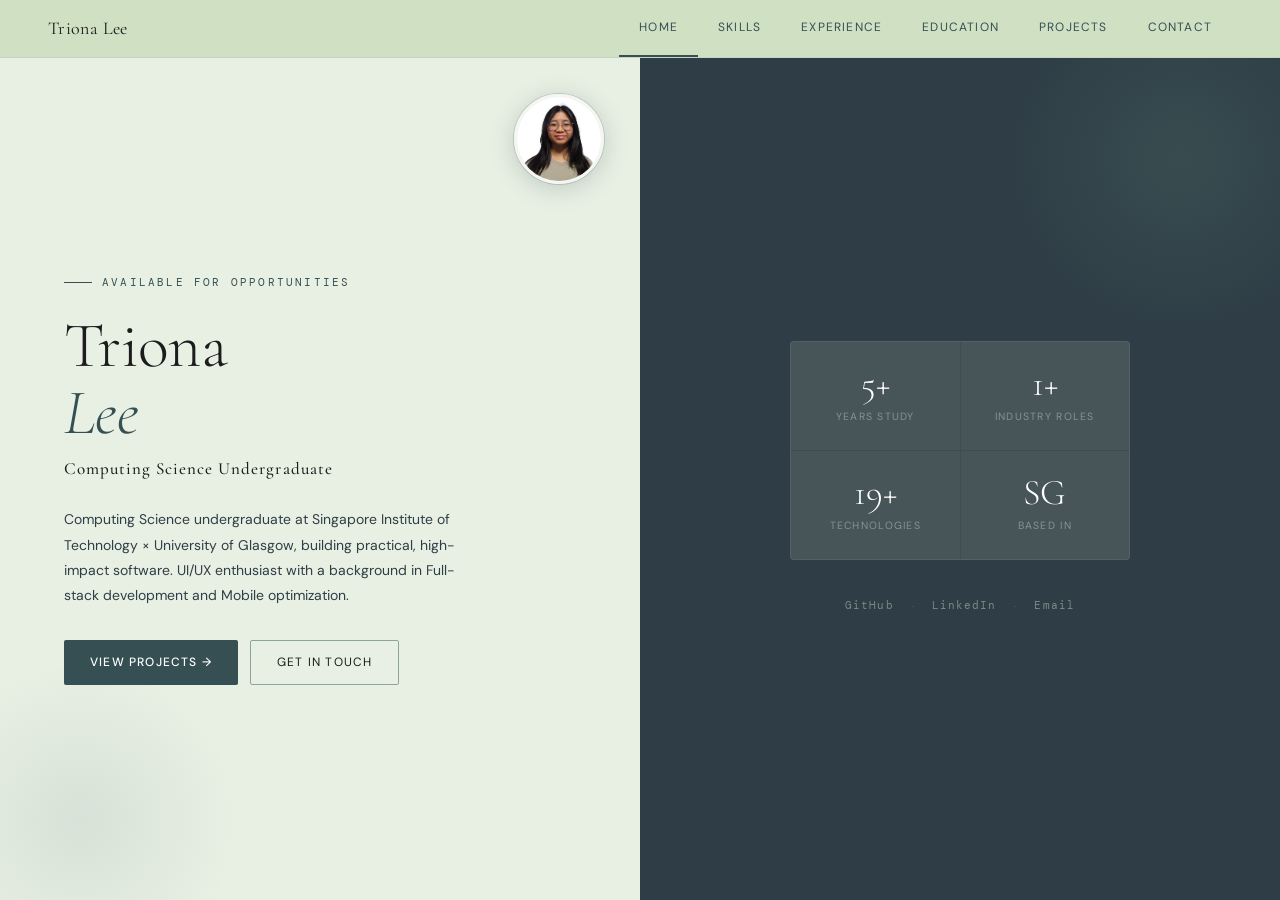
==== index.html @ 67d2eb6a "Created website with all my portfolio details" ====
<!DOCTYPE html>
<html lang="en">
<head>
<meta charset="UTF-8">
<meta name="viewport" content="width=device-width, initial-scale=1.0">
<title>Triona Lee</title>
<link rel="preconnect" href="https://fonts.googleapis.com">
<link href="https://fonts.googleapis.com/css2?family=Cormorant+Garamond:ital,wght@0,300;0,400;0,600;1,300;1,400&family=DM+Sans:wght@300;400;500&family=DM+Mono:wght@400&display=swap" rel="stylesheet">
<link rel="stylesheet" href="assets/css/base.css">
<link rel="stylesheet" href="assets/css/home.css">
</head>
<body>
<nav>
  <a class="nav-logo" href="index.html">Triona Lee</a>
  <ul class="nav-tabs">
    <li><a class="active" href="index.html">Home</a></li>
    <li><a href="skills.html">Skills</a></li>
    <li><a href="experience.html">Experience</a></li>
    <li><a href="education.html">Education</a></li>
    <li><a href="projects.html">Projects</a></li>
    <li><a href="contact.html">Contact</a></li>
  </ul>
</nav>

<main class="page page-standalone" id="page-home">
  <div class="hero-left">
    <div class="hero-photo-wrap">
      <img src="assets/images/profile.jpg" alt="">
    </div>
    <div class="hero-eyebrow"></div>
    <h1 class="hero-name"></h1>
    <p class="hero-title"></p>
    <p class="hero-bio"></p>
    <div class="hero-cta">
      <a class="btn-primary" href="projects.html">View Projects &rarr;</a>
      <a class="btn-outline" href="contact.html">Get in Touch</a>
    </div>
  </div>
  <div class="hero-right">
    <div class="hero-stat-grid"></div>
    <div class="hero-links"></div>
  </div>
</main>

<script src="assets/js/data.js"></script>
<script src="assets/js/render-home.js"></script>
</body>
</html>
---- assets/css/base.css ----
:root {
  /* ── Core surfaces ───────────────────────────────────────────── */
  --cream: #e8f0e4;           /* sage mist — card/panel backgrounds */
  --warm-white: #f4f6f3;      /* near-white with green tint — page background */

  /* ── Ink / text ──────────────────────────────────────────────── */
  --ink: #1c1c1c;             /* near-black — primary text */
  --ink-soft: #2f3e46;        /* deep teal-slate — body copy */
  --ink-muted: #354f52;       /* forest mid — secondary text, nav links */
  --ink-faint: #7a9e8e;       /* muted sage — timestamps, subtitles */

  /* ── Accents ─────────────────────────────────────────────────── */
  --accent: #354f52;          /* forest teal — primary accent */
  --accent-warm: #52796f;     /* warmer forest green — hover, highlights */
  --accent-light: #cfe0c3;    /* light leaf — hover backgrounds */
  --accent-pale: #e8f0e4;     /* palest sage — chip/tag backgrounds */

  /* ── Borders ─────────────────────────────────────────────────── */
  --border: #cad2c5;          /* sage mist */
  --border-strong: #8ca49a;   /* deeper sage */

  /* ── Extended palette (used in component CSS) ────────────────── */
  --forest-deep: #2f3e46;     /* darkest — hover states, hero right panel */
  --forest-mid: #354f52;      /* primary accent alias */
  --forest-light: #52796f;    /* secondary accent alias */
  --leaf: #cfe0c3;            /* highlight backgrounds */
  --stone: #84a98c;           /* icons, tags, neutral mid-green */

  /* ── Typography ──────────────────────────────────────────────── */
  --serif: 'Cormorant Garamond', Georgia, serif;
  --sans: 'DM Sans', sans-serif;
  --mono: 'DM Mono', monospace;
}

*,
*::before,
*::after {
  box-sizing: border-box;
  margin: 0;
  padding: 0;
}

body {
  display: flex;
  flex-direction: column;
  height: 100vh;
  overflow: hidden;
  background: var(--warm-white);
  color: var(--ink);
  font-family: var(--sans);
  font-size: 15px;
  line-height: 1.7;
  -webkit-font-smoothing: antialiased;
}

nav {
  z-index: 100;
  display: flex;
  align-items: center;
  justify-content: space-between;
  flex-shrink: 0;
  height: 58px;
  padding: 0 48px;
  border-bottom: 1px solid var(--border);
  background: var(--accent-light);
  backdrop-filter: blur(12px);
}

.nav-logo {
  display: inline-flex;
  align-items: center;
  padding: 0;
  border: 0;
  background: none;
  color: var(--ink);
  cursor: pointer;
  font-family: var(--serif);
  font-size: 18px;
  font-weight: 400;
  letter-spacing: 0.02em;
  text-decoration: none;
}

.nav-tabs {
  display: flex;
  gap: 0;
  height: 100%;
  list-style: none;
}

.nav-tabs li {
  display: flex;
  align-items: center;
  height: 100%;
}

.nav-tabs a,
.nav-tabs button {
  display: flex;
  align-items: center;
  height: 100%;
  padding: 0 20px;
  border: 0;
  border-bottom: 2px solid transparent;
  background: none;
  color: var(--ink-muted);
  cursor: pointer;
  font-family: var(--sans);
  font-size: 12px;
  font-weight: 400;
  letter-spacing: 0.1em;
  text-decoration: none;
  text-transform: uppercase;
  transition: color 0.2s, border-color 0.2s;
}

.nav-tabs a:hover,
.nav-tabs button:hover {
  color: var(--forest-light);
}

.nav-tabs a.active,
.nav-tabs button.active {
  color: var(--accent);
  border-bottom-color: var(--accent);
}

.pages {
  position: relative;
  flex: 1;
  overflow: hidden;
}

.page {
  position: absolute;
  inset: 0;
  overflow-y: auto;
  opacity: 0;
  pointer-events: none;
  transform: translateY(10px);
  transition: opacity 0.35s ease, transform 0.35s ease;
}

.page.active {
  opacity: 1;
  pointer-events: all;
  transform: translateY(0);
}

.page-standalone {
  position: relative;
  inset: auto;
  flex: 1;
  min-height: 0;
  overflow-y: auto;
  opacity: 1;
  pointer-events: all;
  transform: none;
  transition: none;
}

.inner-page {
  max-width: 1100px;
  margin: 0 auto;
  padding: 48px;
}

.section-label {
  display: flex;
  align-items: center;
  gap: 12px;
  margin-bottom: 10px;
  color: var(--accent);
  font-family: var(--mono);
  font-size: 11px;
  letter-spacing: 0.2em;
  text-transform: uppercase;
}

.section-label::after {
  content: '';
  flex: 1;
  max-width: 60px;
  height: 1px;
  background: var(--accent);
}

.section-title {
  margin-bottom: 40px;
  color: var(--ink);
  font-family: var(--serif);
  font-size: clamp(30px, 3.5vw, 44px);
  font-weight: 300;
  letter-spacing: -0.01em;
  line-height: 1.1;
}

.page::-webkit-scrollbar {
  width: 4px;
}

.page::-webkit-scrollbar-track {
  background: transparent;
}

.page::-webkit-scrollbar-thumb {
  border-radius: 2px;
  background: var(--border-strong);
}

@media (max-width: 900px) {
  nav {
    gap: 16px;
    padding: 0 20px;
  }

  .nav-tabs {
    overflow-x: auto;
  }

  .nav-tabs a,
  .nav-tabs button {
    padding: 0 12px;
    white-space: nowrap;
  }

  .inner-page {
    padding: 32px 20px;
  }
}
---- assets/css/home.css ----
#page-home {
  display: grid;
  grid-template-columns: 1fr 1fr;
  height: 100%;
  overflow: hidden;
}

.hero-left {
  position: relative;
  display: flex;
  flex-direction: column;
  justify-content: center;
  overflow: hidden;
  padding: 60px 64px;
  background: var(--cream);
}

.hero-left::before {
  content: '';
  position: absolute;
  bottom: -80px;
  left: -80px;
  width: 320px;
  height: 320px;
  border-radius: 50%;
  background: radial-gradient(circle, rgba(53, 79, 82, 0.09) 0%, transparent 70%);
  pointer-events: none;
}

.hero-photo-wrap {
  position: absolute;
  top: 36px;
  right: 36px;
  z-index: 10;
  width: 90px;
  height: 90px;
  overflow: hidden;
  border: 3px solid var(--warm-white);
  border-radius: 50%;
  box-shadow: 0 4px 24px rgba(47, 62, 70, 0.22), 0 0 0 1px var(--border);
}

.hero-photo-wrap img {
  width: 100%;
  height: 100%;
  object-fit: cover;
  object-position: center top;
}

.hero-eyebrow {
  display: flex;
  align-items: center;
  gap: 10px;
  margin-bottom: 20px;
  color: var(--accent);
  font-family: var(--mono);
  font-size: 11px;
  letter-spacing: 0.2em;
  text-transform: uppercase;
}

.hero-eyebrow::before {
  content: '';
  display: inline-block;
  width: 28px;
  height: 1px;
  background: var(--accent);
}

.hero-name {
  margin-bottom: 8px;
  color: var(--ink);
  font-family: var(--serif);
  font-size: clamp(44px, 5vw, 64px);
  font-weight: 300;
  letter-spacing: -0.01em;
  line-height: 1.05;
}

.hero-name em {
  color: var(--accent);
  font-style: italic;
}

.hero-title {
  margin-bottom: 24px;
  color: var(--ink);
  font-family: var(--serif);
  font-size: 17px;
  font-weight: 500;
  letter-spacing: 0.06em;
}

.hero-bio {
  max-width: 400px;
  margin-bottom: 32px;
  color: var(--ink-soft);
  font-size: 14px;
  line-height: 1.8;
}

.hero-cta {
  display: flex;
  flex-wrap: wrap;
  gap: 12px;
}

.btn-primary,
.btn-outline {
  display: inline-flex;
  align-items: center;
  gap: 8px;
  padding: 11px 26px;
  border-radius: 2px;
  font-size: 12px;
  letter-spacing: 0.1em;
  text-decoration: none;
  text-transform: uppercase;
  transition: background 0.2s, border-color 0.2s, color 0.2s, transform 0.15s;
}

.btn-primary {
  border: 0;
  background: var(--accent);
  color: #fff;
  cursor: pointer;
  font-weight: 500;
}

.btn-primary:hover {
  background: var(--accent-warm);
  transform: translateY(-1px);
}

.btn-outline {
  border: 1px solid var(--border-strong);
  background: transparent;
  color: var(--ink);
  font-weight: 400;
}

.btn-outline:hover {
  border-color: var(--accent);
  color: var(--accent);
  transform: translateY(-1px);
}

.hero-right {
  position: relative;
  display: flex;
  flex-direction: column;
  justify-content: center;
  align-items: center;
  overflow: hidden;
  padding: 60px;
  background: var(--forest-deep);
}

.hero-right::before {
  content: '';
  position: absolute;
  top: -100px;
  right: -100px;
  width: 400px;
  height: 400px;
  border-radius: 50%;
  background: radial-gradient(circle, rgba(82, 121, 111, 0.25) 0%, transparent 60%);
  pointer-events: none;
}

.hero-stat-grid {
  display: grid;
  grid-template-columns: 1fr 1fr;
  gap: 1px;
  width: 100%;
  max-width: 340px;
  margin-bottom: 36px;
  overflow: hidden;
  border: 1px solid rgba(202, 210, 197, 0.15);
  border-radius: 4px;
  background: rgba(202, 210, 197, 0.1);
}

.hero-stat {
  padding: 24px 20px;
  background: rgba(202, 210, 197, 0.05);
  text-align: center;
}

.hero-stat-num {
  margin-bottom: 6px;
  color: #fff;
  font-family: var(--serif);
  font-size: 36px;
  font-weight: 300;
  line-height: 1;
}

.hero-stat-label {
  color: rgba(202, 210, 197, 0.5);
  font-size: 10.5px;
  letter-spacing: 0.12em;
  text-transform: uppercase;
}

.hero-links {
  display: flex;
  align-items: center;
  gap: 18px;
}

.hero-link {
  padding-bottom: 2px;
  border-bottom: 1px solid transparent;
  color: rgba(202, 210, 197, 0.5);
  font-family: var(--mono);
  font-size: 11px;
  letter-spacing: 0.1em;
  text-decoration: none;
  transition: color 0.2s, border-color 0.2s;
}

.hero-link:hover {
  border-bottom-color: var(--leaf);
  color: rgba(207, 224, 195, 0.95);
}

.hero-link-sep {
  color: rgba(202, 210, 197, 0.25);
  font-size: 10px;
}

@media (max-width: 900px) {
  #page-home {
    grid-template-columns: 1fr;
  }

  .hero-right {
    display: none;
  }
}
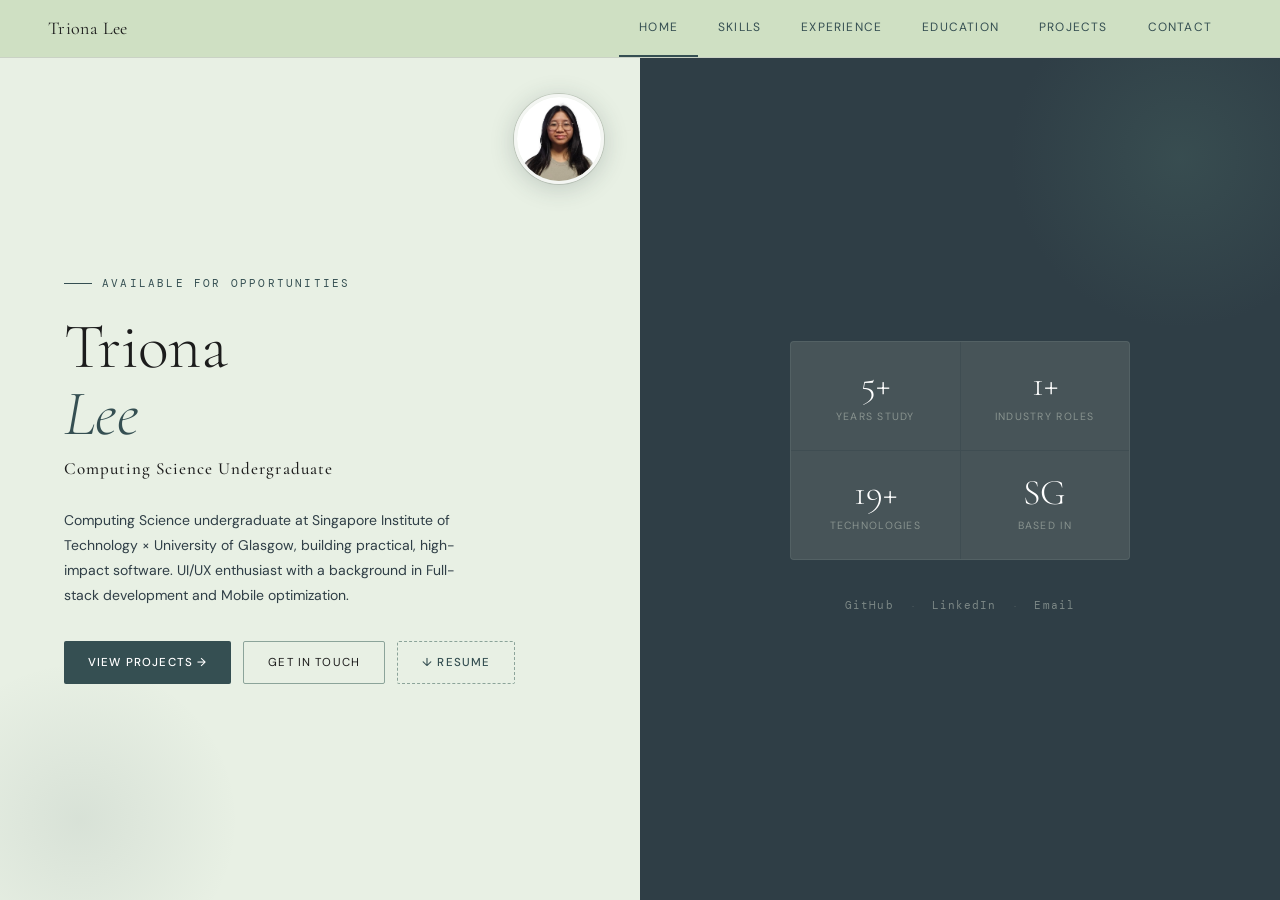
==== commit abc1eac6: "Added resume to home page" ====
--- a/index.html
+++ b/index.html
@@ -5,22 +5,13 @@
 <meta name="viewport" content="width=device-width, initial-scale=1.0">
 <title>Triona Lee</title>
 <link rel="preconnect" href="https://fonts.googleapis.com">
+<link rel="icon" type="image/png" href="assets/images/favicon.png">
 <link href="https://fonts.googleapis.com/css2?family=Cormorant+Garamond:ital,wght@0,300;0,400;0,600;1,300;1,400&family=DM+Sans:wght@300;400;500&family=DM+Mono:wght@400&display=swap" rel="stylesheet">
 <link rel="stylesheet" href="assets/css/base.css">
 <link rel="stylesheet" href="assets/css/home.css">
 </head>
 <body>
-<nav>
-  <a class="nav-logo" href="index.html">Triona Lee</a>
-  <ul class="nav-tabs">
-    <li><a class="active" href="index.html">Home</a></li>
-    <li><a href="skills.html">Skills</a></li>
-    <li><a href="experience.html">Experience</a></li>
-    <li><a href="education.html">Education</a></li>
-    <li><a href="projects.html">Projects</a></li>
-    <li><a href="contact.html">Contact</a></li>
-  </ul>
-</nav>
+<nav id="main-nav"></nav>
 
 <main class="page page-standalone" id="page-home">
   <div class="hero-left">
@@ -34,6 +25,7 @@
     <div class="hero-cta">
       <a class="btn-primary" href="projects.html">View Projects &rarr;</a>
       <a class="btn-outline" href="contact.html">Get in Touch</a>
+      <a class="btn-ghost" id="hero-resume-btn" href="#" target="_blank" rel="noreferrer">&#8595; Resume</a>
     </div>
   </div>
   <div class="hero-right">
@@ -44,5 +36,6 @@
 
 <script src="assets/js/data.js"></script>
 <script src="assets/js/render-home.js"></script>
+<script src="assets/js/nav-bar.js"></script>
 </body>
 </html>
--- a/assets/css/base.css
+++ b/assets/css/base.css
@@ -25,6 +25,15 @@
   --forest-light: #52796f;    /* secondary accent alias */
   --leaf: #cfe0c3;            /* highlight backgrounds */
   --stone: #84a98c;           /* icons, tags, neutral mid-green */
+
+  /* ── Pastel Rainbow ────────────────────────────────────── */
+  --pastelred:    #f1b3b3;
+  --pastelpink:   #f7c5d2;
+  --pastelorange: #f7c5a0;
+  --pastelyellow: #f9e8a5; 
+  --pastelgreen:  #b8e1c4; 
+  --pastelblue:   #b0d7f5; 
+  --pastelpurple: #d1c1f0; 
 
   /* ── Typography ──────────────────────────────────────────────── */
   --serif: 'Cormorant Garamond', Georgia, serif;
--- a/assets/css/home.css
+++ b/assets/css/home.css
@@ -106,13 +106,16 @@
 }
 
 .btn-primary,
-.btn-outline {
+.btn-outline,
+.btn-ghost {
   display: inline-flex;
   align-items: center;
   gap: 8px;
-  padding: 11px 26px;
+  padding: 11px 24px;
   border-radius: 2px;
-  font-size: 12px;
+  font-family: var(--sans);
+  font-size: 11.5px;
+  font-weight: 500;
   letter-spacing: 0.1em;
   text-decoration: none;
   text-transform: uppercase;
@@ -141,6 +144,19 @@
 
 .btn-outline:hover {
   border-color: var(--accent);
+  color: var(--accent);
+  transform: translateY(-1px);
+}
+/* Resume — dashed to feel like a document link */
+.btn-ghost {
+  border: 1px dashed var(--border-strong);
+  background: transparent;
+  color: var(--ink-muted);
+}
+
+.btn-ghost:hover {
+  border-color: var(--accent);
+  border-style: solid;
   color: var(--accent);
   transform: translateY(-1px);
 }
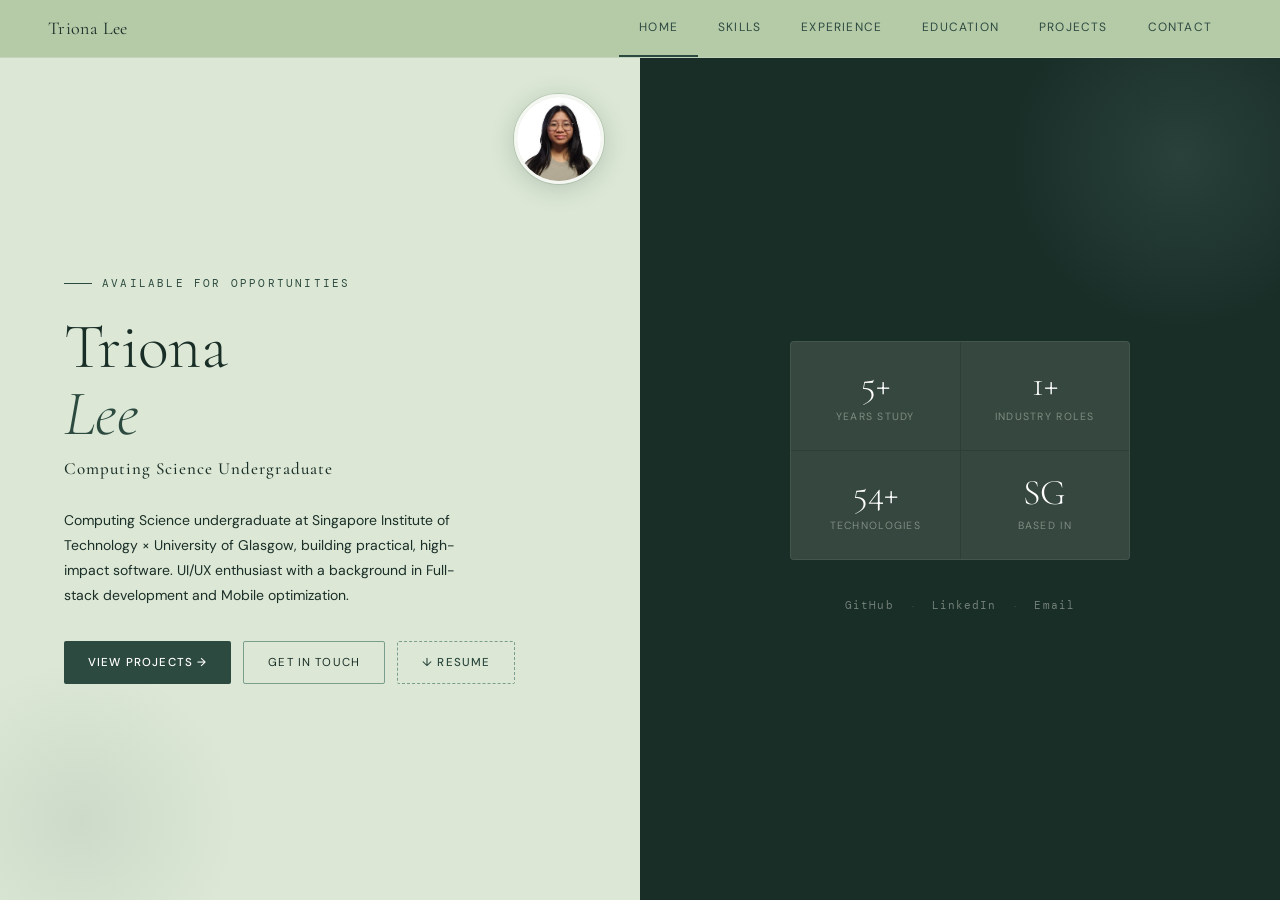
==== commit 06166128: "Updated ui ux of website" ====
--- a/index.html
+++ b/index.html
@@ -14,6 +14,7 @@
 <nav id="main-nav"></nav>
 
 <main class="page page-standalone" id="page-home">
+
   <div class="hero-left">
     <div class="hero-photo-wrap">
       <img src="assets/images/profile.jpg" alt="">
@@ -28,14 +29,17 @@
       <a class="btn-ghost" id="hero-resume-btn" href="#" target="_blank" rel="noreferrer">&#8595; Resume</a>
     </div>
   </div>
+
   <div class="hero-right">
     <div class="hero-stat-grid"></div>
     <div class="hero-links"></div>
   </div>
+
 </main>
 
 <script src="assets/js/data.js"></script>
+<script src="assets/js/data-projects.js"></script>
 <script src="assets/js/render-home.js"></script>
 <script src="assets/js/nav-bar.js"></script>
 </body>
-</html>
+</html>
--- a/assets/css/base.css
+++ b/assets/css/base.css
@@ -1,30 +1,30 @@
 :root {
   /* ── Core surfaces ───────────────────────────────────────────── */
-  --cream: #e8f0e4;           /* sage mist — card/panel backgrounds */
-  --warm-white: #f4f6f3;      /* near-white with green tint — page background */
-
+  --cream: #dce8d5;           /* richer sage — card/panel backgrounds */
+  --warm-white: #f5f7f2;      /* crisp white with subtle green tint — page background */
+ 
   /* ── Ink / text ──────────────────────────────────────────────── */
-  --ink: #1c1c1c;             /* near-black — primary text */
-  --ink-soft: #2f3e46;        /* deep teal-slate — body copy */
-  --ink-muted: #354f52;       /* forest mid — secondary text, nav links */
-  --ink-faint: #7a9e8e;       /* muted sage — timestamps, subtitles */
-
+  --ink: #1a2e28;             /* deep forest — primary text (richer than before) */
+  --ink-soft: #1a2e28;        /* deep forest — body copy */
+  --ink-muted: #2d4a40;       /* forest mid — secondary text, nav links */
+  --ink-faint: #52796f;       /* warmer sage — timestamps, subtitles */
+ 
   /* ── Accents ─────────────────────────────────────────────────── */
-  --accent: #354f52;          /* forest teal — primary accent */
+  --accent: #2d4a40;          /* deep forest teal — primary accent */
   --accent-warm: #52796f;     /* warmer forest green — hover, highlights */
-  --accent-light: #cfe0c3;    /* light leaf — hover backgrounds */
-  --accent-pale: #e8f0e4;     /* palest sage — chip/tag backgrounds */
-
+  --accent-light: #b5cba8;    /* mid leaf — hover backgrounds */
+  --accent-pale: #dce8d5;     /* palest sage — chip/tag backgrounds */
+ 
   /* ── Borders ─────────────────────────────────────────────────── */
-  --border: #cad2c5;          /* sage mist */
-  --border-strong: #8ca49a;   /* deeper sage */
-
+  --border: #c2d4bb;          /* sage mist — slightly richer */
+  --border-strong: #7a9e8e;   /* deeper sage */
+ 
   /* ── Extended palette (used in component CSS) ────────────────── */
-  --forest-deep: #2f3e46;     /* darkest — hover states, hero right panel */
-  --forest-mid: #354f52;      /* primary accent alias */
+  --forest-deep: #1a2e28;     /* darkest — hover states, hero right panel */
+  --forest-mid: #2d4a40;      /* primary accent alias */
   --forest-light: #52796f;    /* secondary accent alias */
-  --leaf: #cfe0c3;            /* highlight backgrounds */
-  --stone: #84a98c;           /* icons, tags, neutral mid-green */
+  --leaf: #b5cba8;            /* highlight backgrounds */
+  --stone: #7a9e8e;           /* icons, tags, neutral mid-green */
 
   /* ── Pastel Rainbow ────────────────────────────────────── */
   --pastelred:    #f1b3b3;
@@ -60,6 +60,13 @@
   font-size: 15px;
   line-height: 1.7;
   -webkit-font-smoothing: antialiased;
+}
+
+/* Home page needs to scroll — unlock body */
+body:has(#page-home) {
+  height: auto;
+  min-height: 100vh;
+  overflow-y: auto;
 }
 
 nav {
@@ -236,4 +243,73 @@
   .inner-page {
     padding: 32px 20px;
   }
+}
+/* ── Mobile nav hamburger ─────────────────────────────────────── */
+.nav-hamburger {
+  display: none;
+  flex-direction: column;
+  justify-content: center;
+  gap: 5px;
+  width: 36px;
+  height: 36px;
+  padding: 4px;
+  border: none;
+  background: none;
+  cursor: pointer;
+  flex-shrink: 0;
+}
+
+.nav-hamburger span {
+  display: block;
+  width: 22px;
+  height: 2px;
+  background: var(--ink);
+  border-radius: 2px;
+  transition: transform 0.25s, opacity 0.2s;
+  transform-origin: center;
+}
+
+/* Animate to X when open */
+.nav-hamburger.open span:nth-child(1) { transform: translateY(7px) rotate(45deg); }
+.nav-hamburger.open span:nth-child(2) { opacity: 0; }
+.nav-hamburger.open span:nth-child(3) { transform: translateY(-7px) rotate(-45deg); }
+
+/* Mobile dropdown menu */
+.nav-mobile-menu {
+  display: none;
+  position: fixed;
+  top: 58px;
+  left: 0;
+  right: 0;
+  background: var(--accent-light);
+  border-bottom: 1px solid var(--border);
+  z-index: 99;
+  flex-direction: column;
+  padding: 8px 0 16px;
+  box-shadow: 0 8px 24px rgba(47, 62, 70, 0.1);
+}
+
+.nav-mobile-menu.open { display: flex; }
+
+.nav-mobile-menu a {
+  padding: 12px 24px;
+  color: var(--ink-muted);
+  font-family: var(--sans);
+  font-size: 13px;
+  font-weight: 400;
+  letter-spacing: 0.1em;
+  text-decoration: none;
+  text-transform: uppercase;
+  transition: color 0.2s, background 0.2s;
+}
+
+.nav-mobile-menu a:hover,
+.nav-mobile-menu a.active {
+  color: var(--accent);
+  background: rgba(53, 79, 82, 0.06);
+}
+
+@media (max-width: 900px) {
+  .nav-hamburger { display: flex; }
+  .nav-tabs { display: none; }
 }
--- a/assets/css/home.css
+++ b/assets/css/home.css
@@ -1,8 +1,7 @@
 #page-home {
   display: grid;
   grid-template-columns: 1fr 1fr;
-  height: 100%;
-  overflow: hidden;
+  min-height: calc(100vh - 58px);
 }
 
 .hero-left {
@@ -10,7 +9,6 @@
   display: flex;
   flex-direction: column;
   justify-content: center;
-  overflow: hidden;
   padding: 60px 64px;
   background: var(--cream);
 }
@@ -251,7 +249,24 @@
     grid-template-columns: 1fr;
   }
 
+  .hero-left {
+    padding: 48px 28px 40px;
+  }
+
+  .hero-photo-wrap {
+    top: 24px;
+    right: 24px;
+    width: 72px;
+    height: 72px;
+  }
+
   .hero-right {
-    display: none;
-  }
-}
+    display: flex; /* show below instead of hiding */
+    min-height: 260px;
+    padding: 40px 28px;
+  }
+
+  .hero-stat-grid {
+    max-width: 100%;
+  }
+}
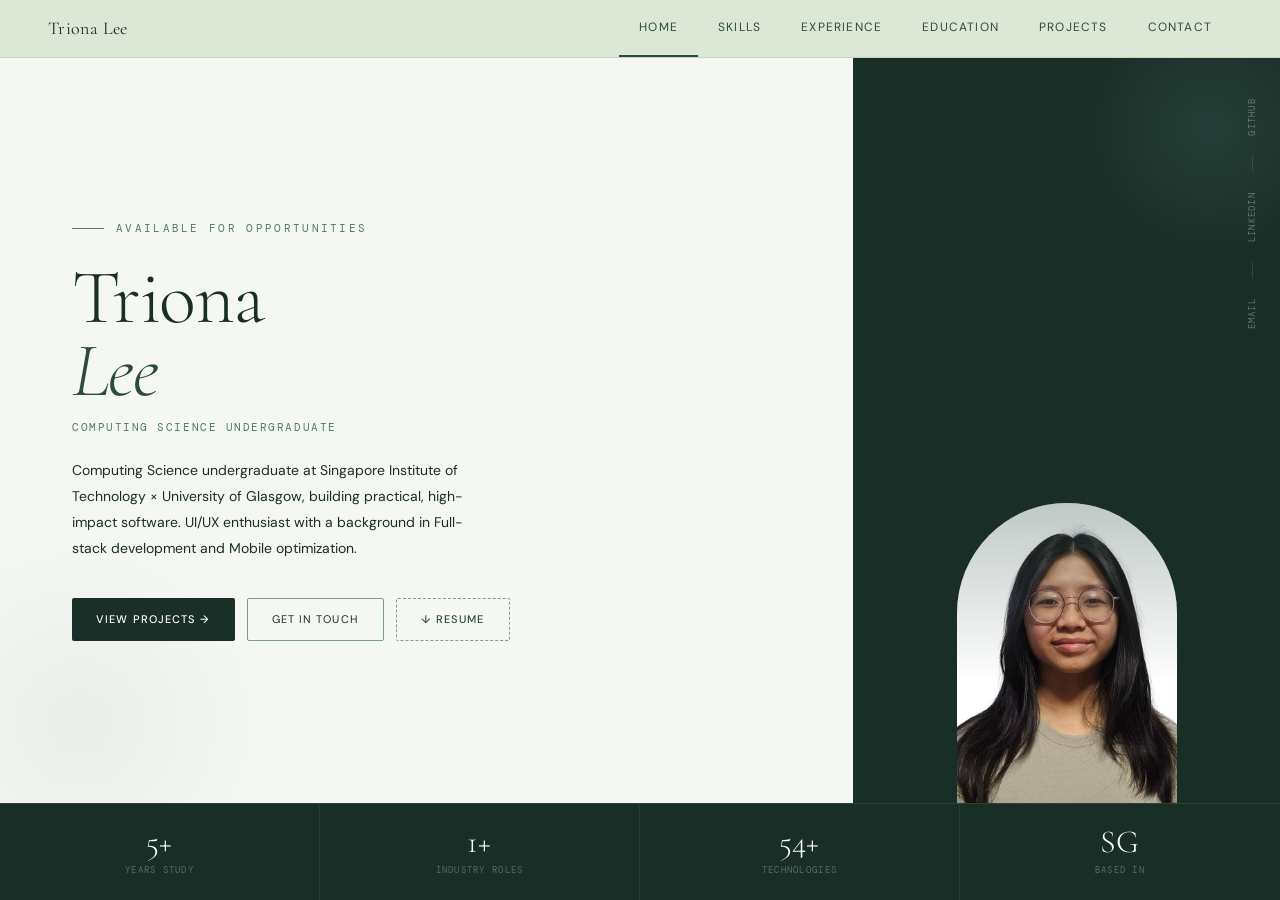
==== commit f102248a: "Updated home page and fixed mobile ui bugs" ====
--- a/index.html
+++ b/index.html
@@ -15,10 +15,8 @@
 
 <main class="page page-standalone" id="page-home">
 
+  <!-- Left: all text content -->
   <div class="hero-left">
-    <div class="hero-photo-wrap">
-      <img src="assets/images/profile.jpg" alt="">
-    </div>
     <div class="hero-eyebrow"></div>
     <h1 class="hero-name"></h1>
     <p class="hero-title"></p>
@@ -30,10 +28,17 @@
     </div>
   </div>
 
+  <!-- Right: tall photo strip with vertical links -->
   <div class="hero-right">
-    <div class="hero-stat-grid"></div>
-    <div class="hero-links"></div>
+    <div class="hero-photo-pill">
+      <img src="assets/images/profile.jpg" alt="" id="hero-photo-img">
+      <div class="hero-photo-fallback"></div>
+    </div>
+    <div class="hero-vertical-links" id="hero-vertical-links"></div>
   </div>
+
+  <!-- Bottom: stats bar spans full width -->
+  <div class="hero-stats-bar" id="hero-stats-bar"></div>
 
 </main>
 
--- a/assets/css/base.css
+++ b/assets/css/base.css
@@ -78,7 +78,7 @@
   height: 58px;
   padding: 0 48px;
   border-bottom: 1px solid var(--border);
-  background: var(--accent-light);
+  background: var(--accent-pale);
   backdrop-filter: blur(12px);
 }
 
@@ -281,7 +281,7 @@
   top: 58px;
   left: 0;
   right: 0;
-  background: var(--accent-light);
+  background: var(--accent-pale);
   border-bottom: 1px solid var(--border);
   z-index: 99;
   flex-direction: column;
--- a/assets/css/home.css
+++ b/assets/css/home.css
@@ -1,102 +1,100 @@
+/* ── Option A: Editorial Stack ───────────────────────────────────
+   3-area grid: left text | right photo strip | bottom stats bar
+──────────────────────────────────────────────────────────────── */
+
 #page-home {
   display: grid;
-  grid-template-columns: 1fr 1fr;
+  grid-template-columns: 2fr 1fr;
+  grid-template-rows: 1fr auto;
+  grid-template-areas:
+    "left  right"
+    "stats stats";
   min-height: calc(100vh - 58px);
-}
-
+  overflow: hidden;
+}
+
+/* ── Left: text content ─────────────────────────────────────── */
 .hero-left {
+  grid-area: left;
   position: relative;
   display: flex;
   flex-direction: column;
   justify-content: center;
-  padding: 60px 64px;
-  background: var(--cream);
-}
-
-.hero-left::before {
+  padding: 60px 72px;
+  background: var(--warm-white);
+  overflow: hidden;
+}
+
+.hero-left::after {
   content: '';
   position: absolute;
-  bottom: -80px;
-  left: -80px;
-  width: 320px;
-  height: 320px;
+  bottom: -120px;
+  left: -120px;
+  width: 400px;
+  height: 400px;
   border-radius: 50%;
-  background: radial-gradient(circle, rgba(53, 79, 82, 0.09) 0%, transparent 70%);
+  background: radial-gradient(circle, rgba(53,79,82,0.06) 0%, transparent 65%);
   pointer-events: none;
 }
 
-.hero-photo-wrap {
-  position: absolute;
-  top: 36px;
-  right: 36px;
-  z-index: 10;
-  width: 90px;
-  height: 90px;
-  overflow: hidden;
-  border: 3px solid var(--warm-white);
-  border-radius: 50%;
-  box-shadow: 0 4px 24px rgba(47, 62, 70, 0.22), 0 0 0 1px var(--border);
-}
-
-.hero-photo-wrap img {
-  width: 100%;
-  height: 100%;
-  object-fit: cover;
-  object-position: center top;
-}
-
+/* ── Eyebrow ─────────────────────────────────────────────────── */
 .hero-eyebrow {
   display: flex;
   align-items: center;
-  gap: 10px;
-  margin-bottom: 20px;
-  color: var(--accent);
+  gap: 12px;
+  margin-bottom: 24px;
+  color: var(--accent-warm);
   font-family: var(--mono);
-  font-size: 11px;
-  letter-spacing: 0.2em;
+  font-size: 10.5px;
+  letter-spacing: 0.22em;
   text-transform: uppercase;
 }
 
 .hero-eyebrow::before {
   content: '';
   display: inline-block;
-  width: 28px;
+  width: 32px;
   height: 1px;
-  background: var(--accent);
-}
-
+  background: var(--accent-warm);
+  flex-shrink: 0;
+}
+
+/* ── Name ────────────────────────────────────────────────────── */
 .hero-name {
-  margin-bottom: 8px;
+  margin-bottom: 10px;
   color: var(--ink);
   font-family: var(--serif);
-  font-size: clamp(44px, 5vw, 64px);
+  font-size: clamp(52px, 6vw, 80px);
   font-weight: 300;
-  letter-spacing: -0.01em;
-  line-height: 1.05;
+  letter-spacing: -0.02em;
+  line-height: 0.95;
 }
 
 .hero-name em {
+  font-style: italic;
   color: var(--accent);
-  font-style: italic;
-}
-
+}
+
+/* ── Title ───────────────────────────────────────────────────── */
 .hero-title {
-  margin-bottom: 24px;
-  color: var(--ink);
-  font-family: var(--serif);
-  font-size: 17px;
-  font-weight: 500;
-  letter-spacing: 0.06em;
-}
-
+  margin-bottom: 22px;
+  color: var(--ink-faint);
+  font-family: var(--mono);
+  font-size: 11px;
+  letter-spacing: 0.14em;
+  text-transform: uppercase;
+}
+
+/* ── Bio ─────────────────────────────────────────────────────── */
 .hero-bio {
-  max-width: 400px;
-  margin-bottom: 32px;
+  max-width: 420px;
+  margin-bottom: 36px;
   color: var(--ink-soft);
   font-size: 14px;
-  line-height: 1.8;
-}
-
+  line-height: 1.85;
+}
+
+/* ── CTA buttons ─────────────────────────────────────────────── */
 .hero-cta {
   display: flex;
   flex-wrap: wrap;
@@ -112,7 +110,7 @@
   padding: 11px 24px;
   border-radius: 2px;
   font-family: var(--sans);
-  font-size: 11.5px;
+  font-size: 11px;
   font-weight: 500;
   letter-spacing: 0.1em;
   text-decoration: none;
@@ -121,13 +119,10 @@
 }
 
 .btn-primary {
-  border: 0;
-  background: var(--accent);
+  border: none;
+  background: var(--forest-deep);
   color: #fff;
-  cursor: pointer;
-  font-weight: 500;
-}
-
+}
 .btn-primary:hover {
   background: var(--accent-warm);
   transform: translateY(-1px);
@@ -139,19 +134,17 @@
   color: var(--ink);
   font-weight: 400;
 }
-
 .btn-outline:hover {
   border-color: var(--accent);
   color: var(--accent);
   transform: translateY(-1px);
 }
-/* Resume — dashed to feel like a document link */
+
 .btn-ghost {
   border: 1px dashed var(--border-strong);
   background: transparent;
   color: var(--ink-muted);
 }
-
 .btn-ghost:hover {
   border-color: var(--accent);
   border-style: solid;
@@ -159,114 +152,199 @@
   transform: translateY(-1px);
 }
 
+/* ── Right: photo strip ──────────────────────────────────────── */
 .hero-right {
+  grid-area: right;
   position: relative;
+  background: var(--forest-deep);
   display: flex;
   flex-direction: column;
-  justify-content: center;
   align-items: center;
+  justify-content: flex-end;
   overflow: hidden;
-  padding: 60px;
-  background: var(--forest-deep);
-}
-
+}
+
+/* Subtle radial glow top-right */
 .hero-right::before {
   content: '';
   position: absolute;
-  top: -100px;
-  right: -100px;
-  width: 400px;
-  height: 400px;
+  top: -80px;
+  right: -80px;
+  width: 300px;
+  height: 300px;
   border-radius: 50%;
-  background: radial-gradient(circle, rgba(82, 121, 111, 0.25) 0%, transparent 60%);
+  background: radial-gradient(circle, rgba(82,121,111,0.22) 0%, transparent 60%);
   pointer-events: none;
 }
 
-.hero-stat-grid {
+/* Pill-shaped photo container — grows from bottom */
+.hero-photo-pill {
+  position: relative;
+  width: 220px;
+  height: 300px;
+  border-radius: 110px 110px 0 0;
+  overflow: hidden;
+  flex-shrink: 0;
+  background: var(--accent);
+}
+
+.hero-photo-pill img {
+  width: 100%;
+  height: 100%;
+  object-fit: cover;
+  object-position: center top;
+  display: block;
+}
+
+/* Fallback tint if no photo */
+.hero-photo-fallback {
+  position: absolute;
+  inset: 0;
+  background: linear-gradient(180deg, rgba(45,74,64,0.3) 0%, transparent 60%);
+  pointer-events: none;
+}
+
+/* Vertical links pinned to right edge */
+.hero-vertical-links {
+  position: absolute;
+  top: 40px;
+  right: 20px;
+  display: flex;
+  flex-direction: column;
+  gap: 20px;
+  align-items: center;
+}
+
+.hero-link {
+  font-family: var(--mono);
+  font-size: 9px;
+  letter-spacing: 0.14em;
+  text-transform: uppercase;
+  color: rgba(181,203,168,0.45);
+  text-decoration: none;
+  writing-mode: vertical-rl;
+  transform: rotate(180deg);
+  transition: color 0.2s;
+}
+
+.hero-link:hover {
+  color: rgba(181,203,168,0.9);
+}
+
+.hero-link-sep {
+  width: 1px;
+  height: 16px;
+  background: rgba(181,203,168,0.15);
+}
+
+/* ── Stats bar: full width across bottom ─────────────────────── */
+.hero-stats-bar {
+  grid-area: stats;
   display: grid;
-  grid-template-columns: 1fr 1fr;
-  gap: 1px;
-  width: 100%;
-  max-width: 340px;
-  margin-bottom: 36px;
-  overflow: hidden;
-  border: 1px solid rgba(202, 210, 197, 0.15);
-  border-radius: 4px;
-  background: rgba(202, 210, 197, 0.1);
+  grid-template-columns: repeat(4, 1fr);
+  border-top: 1px solid rgba(181,203,168,0.12);
+  background: var(--forest-deep);
 }
 
 .hero-stat {
-  padding: 24px 20px;
-  background: rgba(202, 210, 197, 0.05);
+  padding: 22px 24px;
   text-align: center;
-}
+  border-right: 1px solid rgba(181,203,168,0.08);
+}
+.hero-stat:last-child { border-right: none; }
 
 .hero-stat-num {
-  margin-bottom: 6px;
+  font-family: var(--serif);
+  font-size: 32px;
+  font-weight: 300;
   color: #fff;
-  font-family: var(--serif);
-  font-size: 36px;
-  font-weight: 300;
   line-height: 1;
+  margin-bottom: 5px;
 }
 
 .hero-stat-label {
-  color: rgba(202, 210, 197, 0.5);
-  font-size: 10.5px;
-  letter-spacing: 0.12em;
-  text-transform: uppercase;
-}
-
-.hero-links {
-  display: flex;
-  align-items: center;
-  gap: 18px;
-}
-
-.hero-link {
-  padding-bottom: 2px;
-  border-bottom: 1px solid transparent;
-  color: rgba(202, 210, 197, 0.5);
   font-family: var(--mono);
-  font-size: 11px;
-  letter-spacing: 0.1em;
-  text-decoration: none;
-  transition: color 0.2s, border-color 0.2s;
-}
-
-.hero-link:hover {
-  border-bottom-color: var(--leaf);
-  color: rgba(207, 224, 195, 0.95);
-}
-
-.hero-link-sep {
-  color: rgba(202, 210, 197, 0.25);
-  font-size: 10px;
-}
-
+  font-size: 9px;
+  letter-spacing: 0.14em;
+  text-transform: uppercase;
+  color: rgba(181,203,168,0.4);
+}
+
+/* ── Responsive ──────────────────────────────────────────────── */
 @media (max-width: 900px) {
   #page-home {
     grid-template-columns: 1fr;
-  }
-
+    grid-template-rows: auto auto auto;
+    grid-template-areas:
+      "left"
+      "right"
+      "stats";
+  }
+
+  /* Left: normal text layout, tighter padding */
   .hero-left {
-    padding: 48px 28px 40px;
-  }
-
-  .hero-photo-wrap {
-    top: 24px;
-    right: 24px;
-    width: 72px;
-    height: 72px;
-  }
-
+    padding: 40px 28px 36px;
+  }
+
+  /* Right: horizontal band, links left + photo right */
   .hero-right {
-    display: flex; /* show below instead of hiding */
-    min-height: 260px;
-    padding: 40px 28px;
-  }
-
-  .hero-stat-grid {
-    max-width: 100%;
-  }
+    min-height: 0;
+    flex-direction: row;
+    justify-content: space-between;
+    align-items: flex-end;
+    padding: 15px 0 0 28px;
+    gap: 0;
+  }
+
+  .hero-right::before {
+    display: none;
+  }
+
+  /* Smaller pill that sits in the band */
+  .hero-photo-pill {
+    width: 80px;
+    height: 110px;
+    border-radius: 40px 40px 0 0;
+    flex-shrink: 0;
+  }
+
+  /* Links: single line with dot separators, on the left */
+  .hero-vertical-links {
+    position: static;
+    flex-direction: row;
+    writing-mode: horizontal-tb;
+    align-items: center;
+    gap: 10px;
+    padding-bottom: 24px;
+    flex-wrap: nowrap;
+    order: 1;
+  }
+
+  .hero-photo-pill {
+    order: 2;
+    margin-right: 28px;
+  }
+
+  .hero-link {
+    writing-mode: horizontal-tb;
+    transform: none;
+    font-size: 10px;
+    color: rgba(181,203,168,0.6);
+  }
+
+  .hero-link-sep {
+    width: 3px;
+    height: 3px;
+    border-radius: 50%;
+    background: rgba(181,203,168,0.3);
+  }
+
+  /* Stats: 2×2 grid */
+  .hero-stats-bar {
+    grid-template-columns: repeat(2, 1fr);
+  }
+
+  .hero-stat:nth-child(2) { border-right: none; }
+  .hero-stat:nth-child(3) { border-top: 1px solid rgba(181,203,168,0.08); }
+  .hero-stat:nth-child(4) { border-top: 1px solid rgba(181,203,168,0.08); }
 }
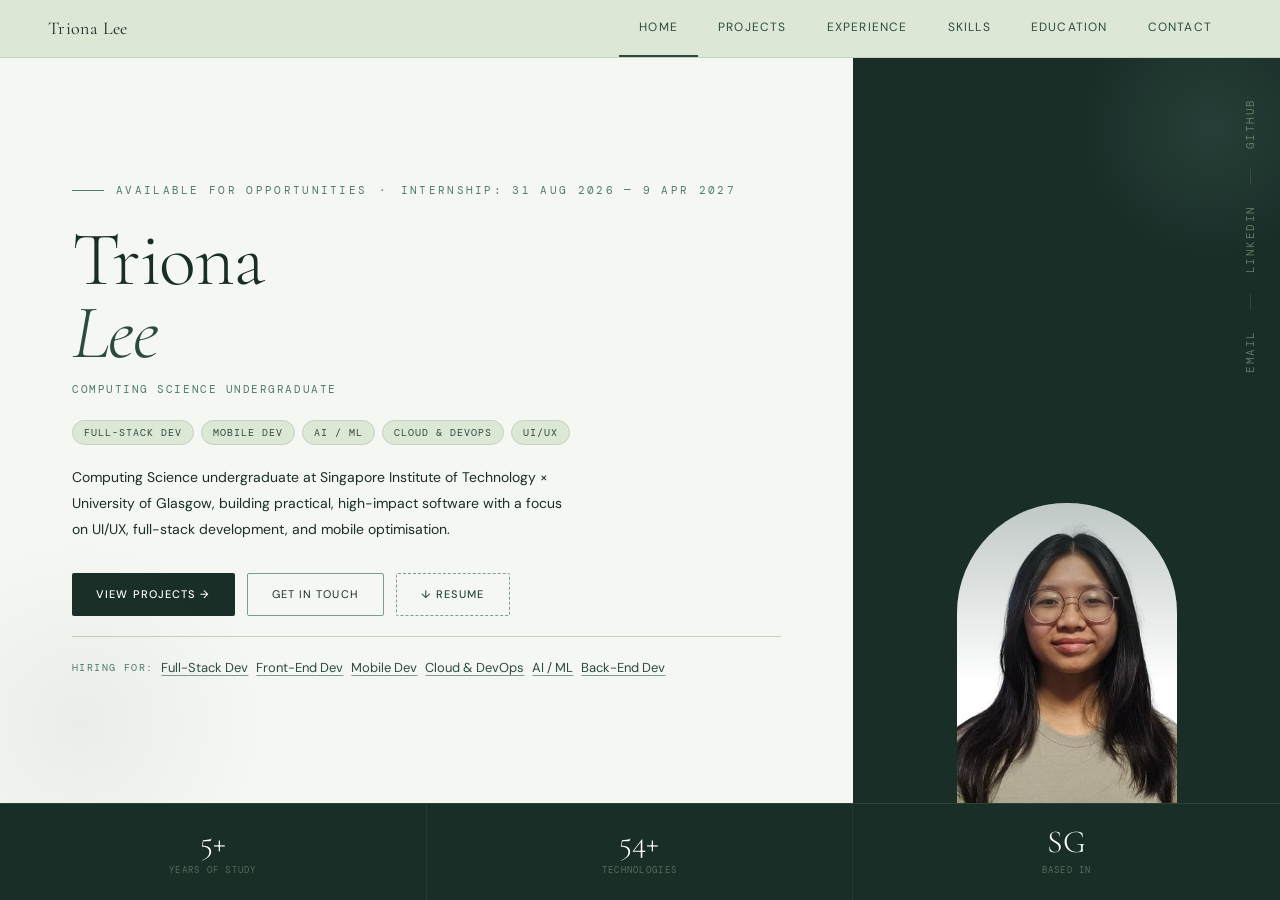
==== commit c15c2f87: "feat: improve recruiter UX and project discoverability - Add role pills (Full-Stack Dev, Mobile Dev," ====
--- a/index.html
+++ b/index.html
@@ -4,6 +4,11 @@
 <meta charset="UTF-8">
 <meta name="viewport" content="width=device-width, initial-scale=1.0">
 <title>Triona Lee</title>
+<meta name="description" content="Triona Lee — Computing Science undergraduate at SIT × UofG. Projects in full-stack, AI/ML, cloud, and mobile development. Based in Singapore.">
+<meta property="og:title" content="Triona Lee — Computing Science Portfolio">
+<meta property="og:description" content="Computing Science undergraduate at SIT × UofG. Projects in full-stack, AI/ML, cloud, and mobile development.">
+<meta property="og:image" content="assets/images/profile.jpg">
+<meta property="og:type" content="website">
 <link rel="preconnect" href="https://fonts.googleapis.com">
 <link rel="icon" type="image/png" href="assets/images/favicon.png">
 <link href="https://fonts.googleapis.com/css2?family=Cormorant+Garamond:ital,wght@0,300;0,400;0,600;1,300;1,400&family=DM+Sans:wght@300;400;500&family=DM+Mono:wght@400&display=swap" rel="stylesheet">
@@ -20,12 +25,14 @@
     <div class="hero-eyebrow"></div>
     <h1 class="hero-name"></h1>
     <p class="hero-title"></p>
+    <div class="hero-role-pills" id="hero-role-pills"></div>
     <p class="hero-bio"></p>
     <div class="hero-cta">
       <a class="btn-primary" href="projects.html">View Projects &rarr;</a>
       <a class="btn-outline" href="contact.html">Get in Touch</a>
       <a class="btn-ghost" id="hero-resume-btn" href="#" target="_blank" rel="noreferrer">&#8595; Resume</a>
     </div>
+    <div class="hero-recruiter-bar" id="hero-recruiter-bar"></div>
   </div>
 
   <!-- Right: tall photo strip with vertical links -->
@@ -42,6 +49,7 @@
 
 </main>
 
+<noscript><p style="font-family:sans-serif;text-align:center;padding:40px">Please enable JavaScript to view this portfolio.</p></noscript>
 <script src="assets/js/data.js"></script>
 <script src="assets/js/data-projects.js"></script>
 <script src="assets/js/render-home.js"></script>
--- a/assets/css/base.css
+++ b/assets/css/base.css
@@ -3,21 +3,9 @@
   --cream: #dce8d5;           /* richer sage — card/panel backgrounds */
   --warm-white: #f5f7f2;      /* crisp white with subtle green tint — page background */
  
-  /* ── Ink / text ──────────────────────────────────────────────── */
-  --ink: #1a2e28;             /* deep forest — primary text (richer than before) */
-  --ink-soft: #1a2e28;        /* deep forest — body copy */
-  --ink-muted: #2d4a40;       /* forest mid — secondary text, nav links */
-  --ink-faint: #52796f;       /* warmer sage — timestamps, subtitles */
- 
-  /* ── Accents ─────────────────────────────────────────────────── */
-  --accent: #2d4a40;          /* deep forest teal — primary accent */
-  --accent-warm: #52796f;     /* warmer forest green — hover, highlights */
-  --accent-light: #b5cba8;    /* mid leaf — hover backgrounds */
-  --accent-pale: #dce8d5;     /* palest sage — chip/tag backgrounds */
- 
-  /* ── Borders ─────────────────────────────────────────────────── */
+  /* ── Ink / Borders  ──────────────────────────────────────────────── */
+  --ink: #000;             /* deep forest — primary text (richer than before) */
   --border: #c2d4bb;          /* sage mist — slightly richer */
-  --border-strong: #7a9e8e;   /* deeper sage */
  
   /* ── Extended palette (used in component CSS) ────────────────── */
   --forest-deep: #1a2e28;     /* darkest — hover states, hero right panel */
@@ -55,7 +43,7 @@
   height: 100vh;
   overflow: hidden;
   background: var(--warm-white);
-  color: var(--ink);
+  color: var(--forest-deep);
   font-family: var(--sans);
   font-size: 15px;
   line-height: 1.7;
@@ -78,7 +66,7 @@
   height: 58px;
   padding: 0 48px;
   border-bottom: 1px solid var(--border);
-  background: var(--accent-pale);
+  background: var(--cream);
   backdrop-filter: blur(12px);
 }
 
@@ -88,7 +76,7 @@
   padding: 0;
   border: 0;
   background: none;
-  color: var(--ink);
+  color: var(--forest-deep);
   cursor: pointer;
   font-family: var(--serif);
   font-size: 18px;
@@ -119,7 +107,7 @@
   border: 0;
   border-bottom: 2px solid transparent;
   background: none;
-  color: var(--ink-muted);
+  color: var(--forest-mid);
   cursor: pointer;
   font-family: var(--sans);
   font-size: 12px;
@@ -137,8 +125,8 @@
 
 .nav-tabs a.active,
 .nav-tabs button.active {
-  color: var(--accent);
-  border-bottom-color: var(--accent);
+  color: var(--forest-mid);
+  border-bottom-color: var(--forest-mid);
 }
 
 .pages {
@@ -186,7 +174,7 @@
   align-items: center;
   gap: 12px;
   margin-bottom: 10px;
-  color: var(--accent);
+  color: var(--forest-mid);
   font-family: var(--mono);
   font-size: 11px;
   letter-spacing: 0.2em;
@@ -198,12 +186,12 @@
   flex: 1;
   max-width: 60px;
   height: 1px;
-  background: var(--accent);
+  background: var(--forest-mid);
 }
 
 .section-title {
   margin-bottom: 40px;
-  color: var(--ink);
+  color: var(--forest-deep);
   font-family: var(--serif);
   font-size: clamp(30px, 3.5vw, 44px);
   font-weight: 300;
@@ -221,7 +209,7 @@
 
 .page::-webkit-scrollbar-thumb {
   border-radius: 2px;
-  background: var(--border-strong);
+  background: var(--stone);
 }
 
 @media (max-width: 900px) {
@@ -263,7 +251,7 @@
   display: block;
   width: 22px;
   height: 2px;
-  background: var(--ink);
+  background: var(--forest-deep);
   border-radius: 2px;
   transition: transform 0.25s, opacity 0.2s;
   transform-origin: center;
@@ -281,7 +269,7 @@
   top: 58px;
   left: 0;
   right: 0;
-  background: var(--accent-pale);
+  background: var(--cream);
   border-bottom: 1px solid var(--border);
   z-index: 99;
   flex-direction: column;
@@ -293,7 +281,7 @@
 
 .nav-mobile-menu a {
   padding: 12px 24px;
-  color: var(--ink-muted);
+  color: var(--forest-mid);
   font-family: var(--sans);
   font-size: 13px;
   font-weight: 400;
@@ -305,7 +293,7 @@
 
 .nav-mobile-menu a:hover,
 .nav-mobile-menu a.active {
-  color: var(--accent);
+  color: var(--forest-mid);
   background: rgba(53, 79, 82, 0.06);
 }
 
--- a/assets/css/home.css
+++ b/assets/css/home.css
@@ -43,7 +43,7 @@
   align-items: center;
   gap: 12px;
   margin-bottom: 24px;
-  color: var(--accent-warm);
+  color: var(--forest-light);
   font-family: var(--mono);
   font-size: 10.5px;
   letter-spacing: 0.22em;
@@ -55,14 +55,14 @@
   display: inline-block;
   width: 32px;
   height: 1px;
-  background: var(--accent-warm);
+  background: var(--forest-light);
   flex-shrink: 0;
 }
 
 /* ── Name ────────────────────────────────────────────────────── */
 .hero-name {
   margin-bottom: 10px;
-  color: var(--ink);
+  color: var(--forest-deep);
   font-family: var(--serif);
   font-size: clamp(52px, 6vw, 80px);
   font-weight: 300;
@@ -72,13 +72,13 @@
 
 .hero-name em {
   font-style: italic;
-  color: var(--accent);
+  color: var(--forest-mid);
 }
 
 /* ── Title ───────────────────────────────────────────────────── */
 .hero-title {
   margin-bottom: 22px;
-  color: var(--ink-faint);
+  color: var(--forest-light);
   font-family: var(--mono);
   font-size: 11px;
   letter-spacing: 0.14em;
@@ -87,11 +87,66 @@
 
 /* ── Bio ─────────────────────────────────────────────────────── */
 .hero-bio {
-  max-width: 420px;
-  margin-bottom: 36px;
-  color: var(--ink-soft);
+  max-width: 500px;
+  margin-bottom: 30px;
+  color: var(--forest-deep);
   font-size: 14px;
   line-height: 1.85;
+}
+
+/* ── Role pills ──────────────────────────────────────────────── */
+.hero-role-pills {
+  display: flex;
+  flex-wrap: wrap;
+  gap: 7px;
+  margin-bottom: 20px;
+}
+
+.hero-role-pill {
+  padding: 3px 11px;
+  border: 1px solid var(--border);
+  border-radius: 20px;
+  background: var(--cream);
+  color: var(--forest-mid);
+  font-family: var(--mono);
+  font-size: 10px;
+  letter-spacing: 0.1em;
+  text-transform: uppercase;
+}
+
+/* ── Recruiter bar ───────────────────────────────────────────── */
+.hero-recruiter-bar {
+  display: flex;
+  flex-wrap: wrap;
+  align-items: center;
+  gap: 8px;
+  margin-top: 20px;
+  padding-top: 20px;
+  border-top: 1px solid var(--border);
+}
+
+.recruiter-bar-label {
+  color: var(--forest-light);
+  font-family: var(--mono);
+  font-size: 10px;
+  letter-spacing: 0.14em;
+  text-transform: uppercase;
+  white-space: nowrap;
+}
+
+.recruiter-link {
+  color: var(--forest-mid);
+  font-family: var(--sans);
+  font-size: 13px;
+  text-decoration: underline;
+  text-decoration-color: var(--stone);
+  text-underline-offset: 3px;
+  transition: color 0.2s, text-decoration-color 0.2s;
+}
+
+.recruiter-link:hover {
+  color: var(--forest-deep);
+  text-decoration-color: var(--forest-deep);
 }
 
 /* ── CTA buttons ─────────────────────────────────────────────── */
@@ -124,31 +179,31 @@
   color: #fff;
 }
 .btn-primary:hover {
-  background: var(--accent-warm);
+  background: var(--forest-light);
   transform: translateY(-1px);
 }
 
 .btn-outline {
-  border: 1px solid var(--border-strong);
+  border: 1px solid var(--stone);
   background: transparent;
-  color: var(--ink);
+  color: var(--forest-deep);
   font-weight: 400;
 }
 .btn-outline:hover {
-  border-color: var(--accent);
-  color: var(--accent);
+  border-color: var(--forest-mid);
+  color: var(--forest-mid);
   transform: translateY(-1px);
 }
 
 .btn-ghost {
-  border: 1px dashed var(--border-strong);
+  border: 1px dashed var(--stone);
   background: transparent;
-  color: var(--ink-muted);
+  color: var(--forest-mid);
 }
 .btn-ghost:hover {
-  border-color: var(--accent);
+  border-color: var(--forest-mid);
   border-style: solid;
-  color: var(--accent);
+  color: var(--forest-mid);
   transform: translateY(-1px);
 }
 
@@ -185,7 +240,7 @@
   border-radius: 110px 110px 0 0;
   overflow: hidden;
   flex-shrink: 0;
-  background: var(--accent);
+  background: var(--forest-mid);
 }
 
 .hero-photo-pill img {
@@ -217,7 +272,7 @@
 
 .hero-link {
   font-family: var(--mono);
-  font-size: 9px;
+  font-size: 11px;
   letter-spacing: 0.14em;
   text-transform: uppercase;
   color: rgba(181,203,168,0.45);
@@ -241,7 +296,7 @@
 .hero-stats-bar {
   grid-area: stats;
   display: grid;
-  grid-template-columns: repeat(4, 1fr);
+  grid-template-columns: repeat(3, 1fr);
   border-top: 1px solid rgba(181,203,168,0.12);
   background: var(--forest-deep);
 }
@@ -328,7 +383,7 @@
   .hero-link {
     writing-mode: horizontal-tb;
     transform: none;
-    font-size: 10px;
+    font-size: 12px;
     color: rgba(181,203,168,0.6);
   }
 
@@ -345,6 +400,5 @@
   }
 
   .hero-stat:nth-child(2) { border-right: none; }
-  .hero-stat:nth-child(3) { border-top: 1px solid rgba(181,203,168,0.08); }
-  .hero-stat:nth-child(4) { border-top: 1px solid rgba(181,203,168,0.08); }
+  .hero-stat:nth-child(3) { border-top: 1px solid rgba(181,203,168,0.08); border-right: none; grid-column: 1 / -1; }
 }
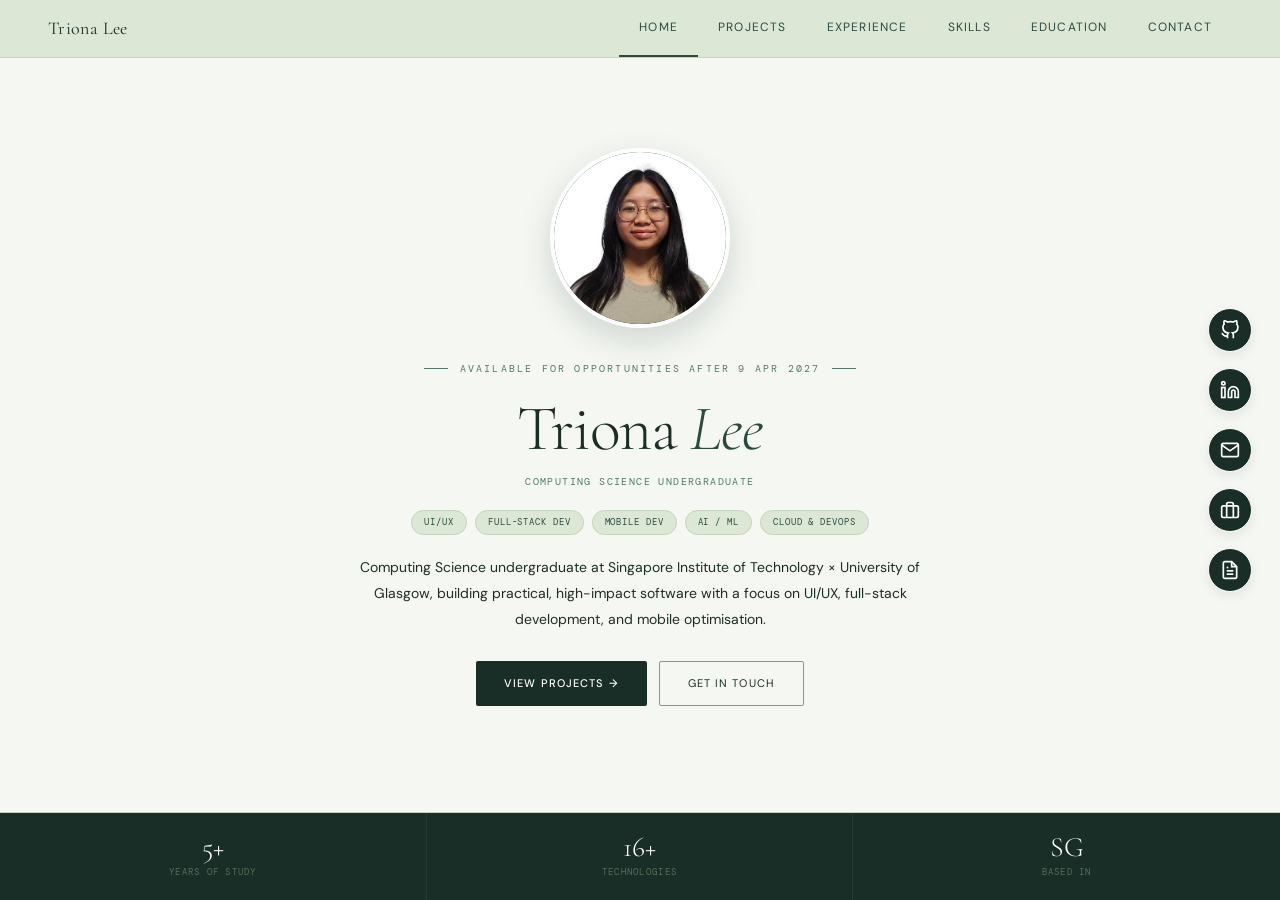
==== commit 24726662: "feat: updated home page design to look cleaner and less cluttered" ====
--- a/index.html
+++ b/index.html
@@ -13,38 +13,39 @@
 <link rel="icon" type="image/png" href="assets/images/favicon.png">
 <link href="https://fonts.googleapis.com/css2?family=Cormorant+Garamond:ital,wght@0,300;0,400;0,600;1,300;1,400&family=DM+Sans:wght@300;400;500&family=DM+Mono:wght@400&display=swap" rel="stylesheet">
 <link rel="stylesheet" href="assets/css/base.css">
-<link rel="stylesheet" href="assets/css/home.css">
+<link rel="stylesheet" href="assets/css/home3.css">
 </head>
 <body>
 <nav id="main-nav"></nav>
 
 <main class="page page-standalone" id="page-home">
 
-  <!-- Left: all text content -->
-  <div class="hero-left">
-    <div class="hero-eyebrow"></div>
-    <h1 class="hero-name"></h1>
-    <p class="hero-title"></p>
-    <div class="hero-role-pills" id="hero-role-pills"></div>
-    <p class="hero-bio"></p>
-    <div class="hero-cta">
-      <a class="btn-primary" href="projects.html">View Projects &rarr;</a>
-      <a class="btn-outline" href="contact.html">Get in Touch</a>
-      <a class="btn-ghost" id="hero-resume-btn" href="#" target="_blank" rel="noreferrer">&#8595; Resume</a>
+  <!-- Centered Hero -->
+  <div class="hero-container">
+    <div class="hero-photo-wrapper">
+      <div class="hero-photo">
+        <img src="assets/images/profile.jpg" alt="" id="hero-photo-img">
+      </div>
     </div>
-    <div class="hero-recruiter-bar" id="hero-recruiter-bar"></div>
+    
+    <div class="hero-content">
+      <div class="hero-eyebrow"></div>
+      <h1 class="hero-name"></h1>
+      <p class="hero-title"></p>
+      <div class="hero-role-pills" id="hero-role-pills"></div>
+      <p class="hero-bio"></p>
+      
+      <div class="hero-cta">
+        <a class="btn-primary" href="projects.html">View Projects &rarr;</a>
+        <a class="btn-outline" href="contact.html">Get in Touch</a>
+      </div>
+    </div>
   </div>
 
-  <!-- Right: tall photo strip with vertical links -->
-  <div class="hero-right">
-    <div class="hero-photo-pill">
-      <img src="assets/images/profile.jpg" alt="" id="hero-photo-img">
-      <div class="hero-photo-fallback"></div>
-    </div>
-    <div class="hero-vertical-links" id="hero-vertical-links"></div>
-  </div>
+  <!-- Floating Action Links -->
+  <div class="floating-links" id="floating-links"></div>
 
-  <!-- Bottom: stats bar spans full width -->
+  <!-- Stats Bar -->
   <div class="hero-stats-bar" id="hero-stats-bar"></div>
 
 </main>
--- a/assets/css/base.css
+++ b/assets/css/base.css
@@ -4,24 +4,26 @@
   --warm-white: #f5f7f2;      /* crisp white with subtle green tint — page background */
  
   /* ── Ink / Borders  ──────────────────────────────────────────────── */
-  --ink: #000;             /* deep forest — primary text (richer than before) */
+  --ink: #000;             
   --border: #c2d4bb;          /* sage mist — slightly richer */
  
   /* ── Extended palette (used in component CSS) ────────────────── */
   --forest-deep: #1a2e28;     /* darkest — hover states, hero right panel */
   --forest-mid: #2d4a40;      /* primary accent alias */
   --forest-light: #52796f;    /* secondary accent alias */
+  --stone: #7a9e8e;           /* icons, tags, neutral mid-green */
   --leaf: #b5cba8;            /* highlight backgrounds */
-  --stone: #7a9e8e;           /* icons, tags, neutral mid-green */
+  --dark-cream: #CFDEC8;      /* darker cream for borders */
 
   /* ── Pastel Rainbow ────────────────────────────────────── */
+  --pastelpurple: #d1c1f0; 
   --pastelred:    #f1b3b3;
   --pastelpink:   #f7c5d2;
   --pastelorange: #f7c5a0;
   --pastelyellow: #f9e8a5; 
   --pastelgreen:  #b8e1c4; 
   --pastelblue:   #b0d7f5; 
-  --pastelpurple: #d1c1f0; 
+  --pastelmauve:  #e8b8e8;
 
   /* ── Typography ──────────────────────────────────────────────── */
   --serif: 'Cormorant Garamond', Georgia, serif;
--- a/assets/css/home3.css
+++ b/assets/css/home3.css
@@ -0,0 +1,371 @@
+/* ── Home 3: Minimalist Centered Hero with Animations ───────────
+   Centered layout with floating action links
+   Smooth fade-in animations
+   Bottom stats bar
+──────────────────────────────────────────────────────────────── */
+
+#page-home {
+  display: flex;
+  flex-direction: column;
+  min-height: calc(100vh - 58px);
+  background: var(--warm-white);
+  position: relative;
+}
+
+/* ── Hero Container (Centered) ─────────────────────────────────── */
+.hero-container {
+  flex: 1;
+  display: flex;
+  flex-direction: column;
+  align-items: center;
+  justify-content: center;
+  padding: 30px 28px;
+  text-align: center;
+  position: relative;
+}
+
+/* ── Hero Photo ───────────────────────────────────────────────── */
+.hero-photo-wrapper {
+  margin-bottom: 32px;
+  opacity: 0;
+  animation: scaleIn 1s ease forwards;
+}
+
+@keyframes scaleIn {
+  from {
+    opacity: 0;
+    transform: scale(0.9);
+  }
+  to {
+    opacity: 1;
+    transform: scale(1);
+  }
+}
+
+.hero-photo {
+  width: 180px;
+  height: 180px;
+  border-radius: 50%;
+  overflow: hidden;
+  background: var(--forest-mid);
+  box-shadow: 0 12px 32px rgba(53, 79, 82, 0.2);
+  border: 4px solid #fff;
+}
+
+.hero-photo img {
+  width: 100%;
+  height: 100%;
+  object-fit: cover;
+  object-position: center top;
+}
+
+/* ── Hero Content ─────────────────────────────────────────────── */
+.hero-content {
+  max-width: 600px;
+  opacity: 0;
+  animation: fadeInUp 0.8s ease 0.3s forwards;
+}
+
+@keyframes fadeInUp {
+  from {
+    opacity: 0;
+    transform: translateY(20px);
+  }
+  to {
+    opacity: 1;
+    transform: translateY(0);
+  }
+}
+
+/* ── Eyebrow ─────────────────────────────────────────────────── */
+.hero-eyebrow {
+  display: flex;
+  align-items: center;
+  justify-content: center;
+  gap: 12px;
+  margin-bottom: 20px;
+  color: var(--forest-light);
+  font-family: var(--mono);
+  font-size: 10px;
+  letter-spacing: 0.22em;
+  text-transform: uppercase;
+}
+
+.hero-eyebrow::before,
+.hero-eyebrow::after {
+  content: '';
+  display: inline-block;
+  width: 24px;
+  height: 1px;
+  background: var(--forest-light);
+  flex-shrink: 0;
+}
+
+/* ── Name ────────────────────────────────────────────────────── */
+.hero-name {
+  margin-bottom: 12px;
+  color: var(--forest-deep);
+  font-family: var(--serif);
+  font-size: clamp(42px, 5vw, 64px);
+  font-weight: 300;
+  letter-spacing: -0.02em;
+  line-height: 1;
+  white-space: nowrap;
+}
+
+.hero-name br {
+  display: none;
+}
+
+.hero-name br + em::before {
+  content: " ";
+}
+
+.hero-name em {
+  font-style: italic;
+  color: var(--forest-mid);
+}
+
+/* ── Title ───────────────────────────────────────────────────── */
+.hero-title {
+  margin-bottom: 20px;
+  color: var(--forest-light);
+  font-family: var(--mono);
+  font-size: 10px;
+  letter-spacing: 0.14em;
+  text-transform: uppercase;
+}
+
+/* ── Role Pills ───────────────────────────────────────────────── */
+.hero-role-pills {
+  display: flex;
+  flex-wrap: wrap;
+  justify-content: center;
+  gap: 8px;
+  margin-bottom: 20px;
+}
+
+.hero-role-pill {
+  padding: 4px 12px;
+  border: 1px solid var(--border);
+  border-radius: 20px;
+  background: var(--cream);
+  color: var(--forest-mid);
+  font-family: var(--mono);
+  font-size: 9px;
+  letter-spacing: 0.1em;
+  text-transform: uppercase;
+  text-decoration: none;
+  cursor: pointer;
+  transition: all 0.2s ease;
+}
+
+.hero-role-pill:hover {
+  background: var(--leaf);
+  color: var(--forest-deep);
+  border-color: var(--forest-mid);
+}
+
+/* ── Bio ─────────────────────────────────────────────────────── */
+.hero-bio {
+  margin-bottom: 28px;
+  color: var(--forest-deep);
+  font-size: 14px;
+  line-height: 1.85;
+}
+
+/* ── CTA Buttons ─────────────────────────────────────────────── */
+.hero-cta {
+  display: flex;
+  justify-content: center;
+  flex-wrap: wrap;
+  gap: 12px;
+  margin-bottom: 16px;
+}
+
+.btn-primary,
+.btn-outline {
+  display: inline-flex;
+  align-items: center;
+  gap: 8px;
+  padding: 12px 28px;
+  border-radius: 2px;
+  font-family: var(--sans);
+  font-size: 11px;
+  font-weight: 500;
+  letter-spacing: 0.1em;
+  text-decoration: none;
+  text-transform: uppercase;
+  transition: all 0.3s ease;
+}
+
+.btn-primary {
+  border: none;
+  background: var(--forest-deep);
+  color: #fff;
+}
+
+.btn-primary:hover {
+  background: var(--forest-light);
+  transform: translateY(-2px);
+  box-shadow: 0 6px 20px rgba(53, 79, 82, 0.25);
+}
+
+.btn-outline {
+  border: 1px solid var(--stone);
+  background: transparent;
+  color: var(--forest-deep);
+  font-weight: 400;
+}
+
+.btn-outline:hover {
+  border-color: var(--forest-mid);
+  color: var(--forest-mid);
+  transform: translateY(-2px);
+}
+
+/* ── Floating Links ────────────────────────────────────────────── */
+.floating-links {
+  position: fixed;
+  right: 28px;
+  top: 50%;
+  transform: translateY(-50%);
+  display: flex;
+  flex-direction: column;
+  gap: 16px;
+  z-index: 10;
+}
+
+.floating-link {
+  width: 44px;
+  height: 44px;
+  border-radius: 50%;
+  background: var(--forest-deep);
+  border: 1px solid #fff;
+  display: flex;
+  align-items: center;
+  justify-content: center;
+  color: #fff;
+  text-decoration: none;
+  transition: all 0.3s ease;
+  box-shadow: 0 4px 12px rgba(0, 0, 0, 0.08);
+  position: relative;
+}
+
+.floating-link::before {
+  content: attr(title);
+  position: absolute;
+  right: 56px;
+  top: 50%;
+  transform: translateY(-50%);
+  padding: 6px 12px;
+  background: var(--forest-deep);
+  color: #fff;
+  font-family: var(--sans);
+  font-size: 11px;
+  font-weight: 500;
+  white-space: nowrap;
+  border-radius: 4px;
+  opacity: 0;
+  visibility: hidden;
+  transition: all 0.2s ease;
+  pointer-events: none;
+}
+
+.floating-link:hover::before {
+  opacity: 1;
+  visibility: visible;
+}
+
+.floating-link:hover {
+  background: var(--forest-light);
+  color: #fff;
+  border-color: #fff;
+  transform: scale(1.1);
+}
+
+.floating-link svg {
+  width: 20px;
+  height: 20px;
+}
+
+/* ── Stats Bar ───────────────────────────────────────────────── */
+.hero-stats-bar {
+  display: grid;
+  grid-template-columns: repeat(3, 1fr);
+  border-top: 1px solid var(--border);
+  background: var(--forest-deep);
+}
+
+.hero-stat {
+  padding: 20px 24px;
+  text-align: center;
+  border-right: 1px solid rgba(181,203,168,0.08);
+}
+
+.hero-stat:last-child {
+  border-right: none;
+}
+
+.hero-stat-num {
+  font-family: var(--serif);
+  font-size: 28px;
+  font-weight: 300;
+  color: #fff;
+  line-height: 1;
+  margin-bottom: 4px;
+}
+
+.hero-stat-label {
+  font-family: var(--mono);
+  font-size: 9px;
+  letter-spacing: 0.14em;
+  text-transform: uppercase;
+  color: rgba(181,203,168,0.4);
+}
+
+/* ── Responsive ──────────────────────────────────────────────── */
+@media (max-width: 768px) {
+  .hero-container {
+    padding: 40px 20px;
+  }
+
+  .hero-photo {
+    width: 140px;
+    height: 140px;
+  }
+
+  .hero-name {
+    font-size: 36px;
+  }
+
+  .hero-bio {
+    font-size: 13px;
+  }
+
+  .floating-links {
+    right: 16px;
+    top: 80px;
+    transform: none;
+    gap: 12px;
+  }
+
+  .floating-link {
+    width: 40px;
+    height: 40px;
+  }
+
+  .hero-stats-bar {
+    grid-template-columns: repeat(2, 1fr);
+  }
+
+  .hero-stat:nth-child(2) {
+    border-right: none;
+  }
+
+  .hero-stat:nth-child(3) {
+    border-top: 1px solid rgba(181,203,168,0.08);
+    border-right: none;
+    grid-column: 1 / -1;
+  }
+}
